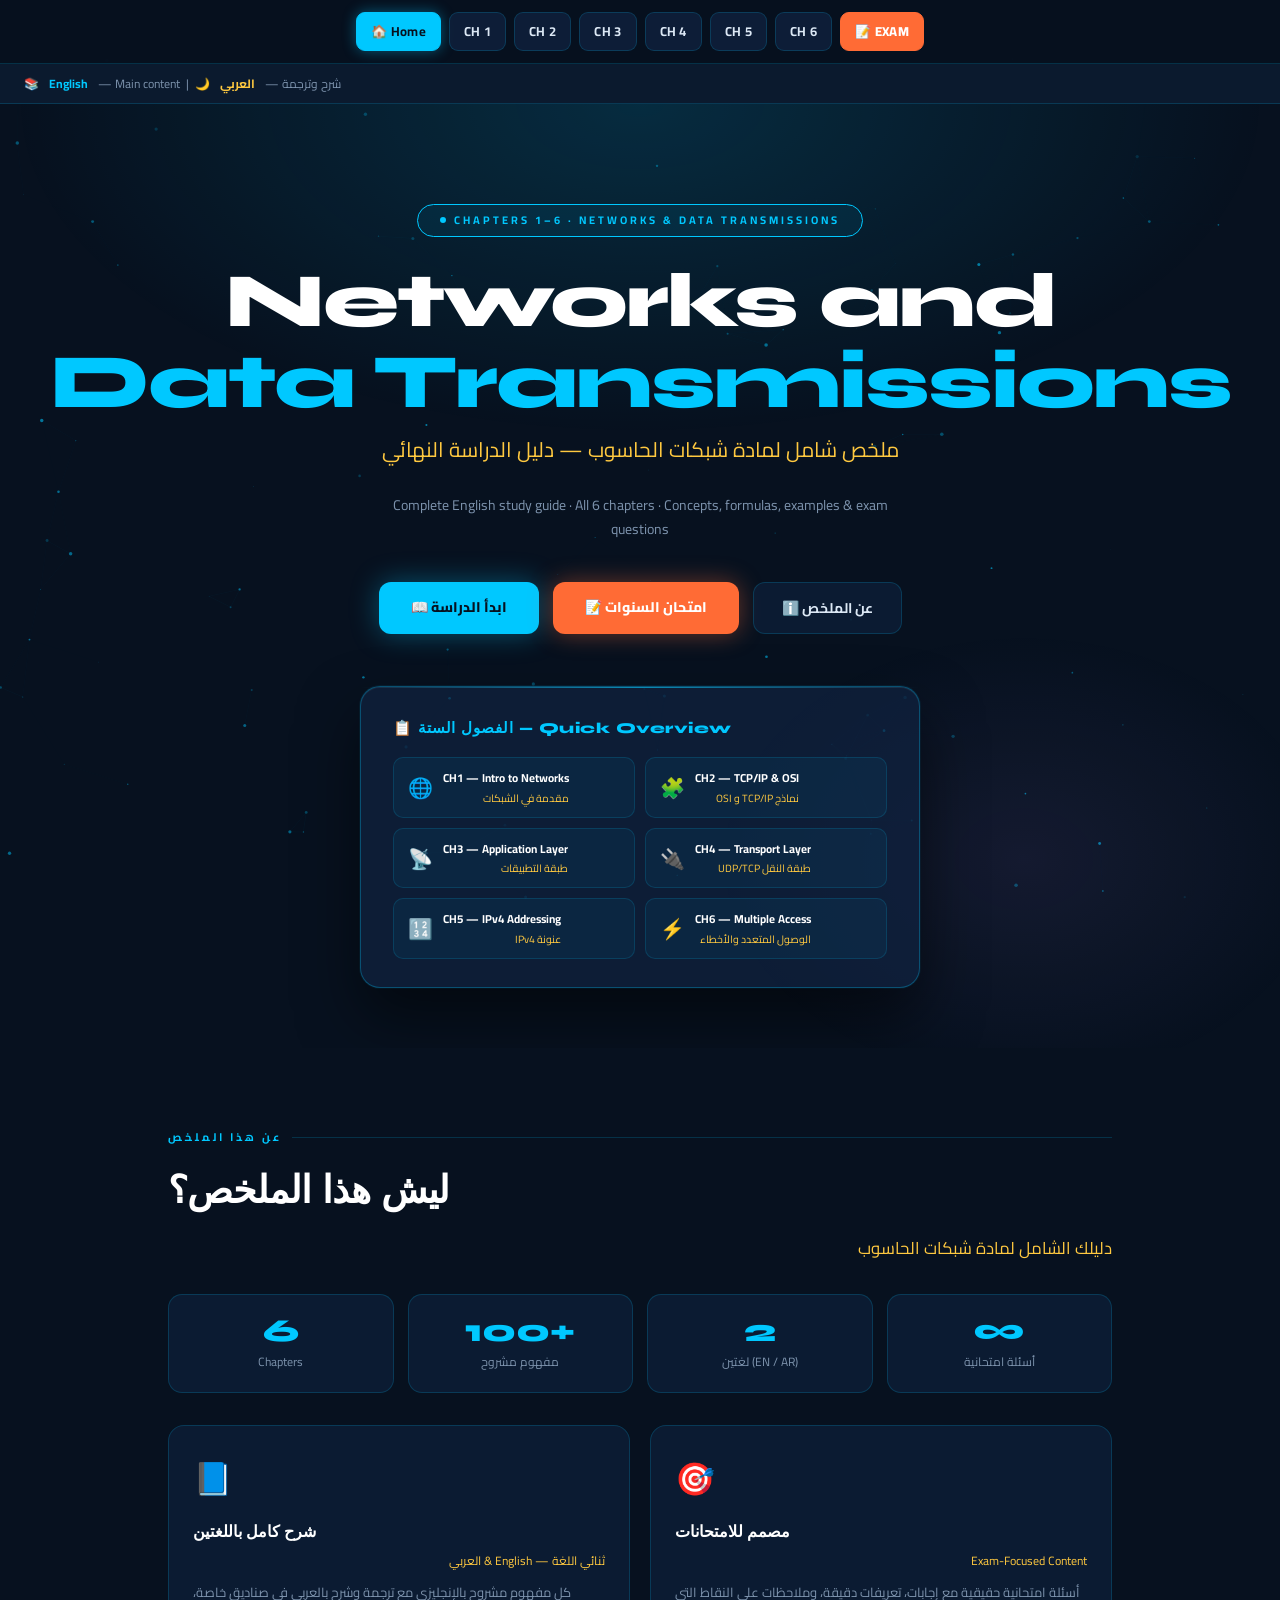
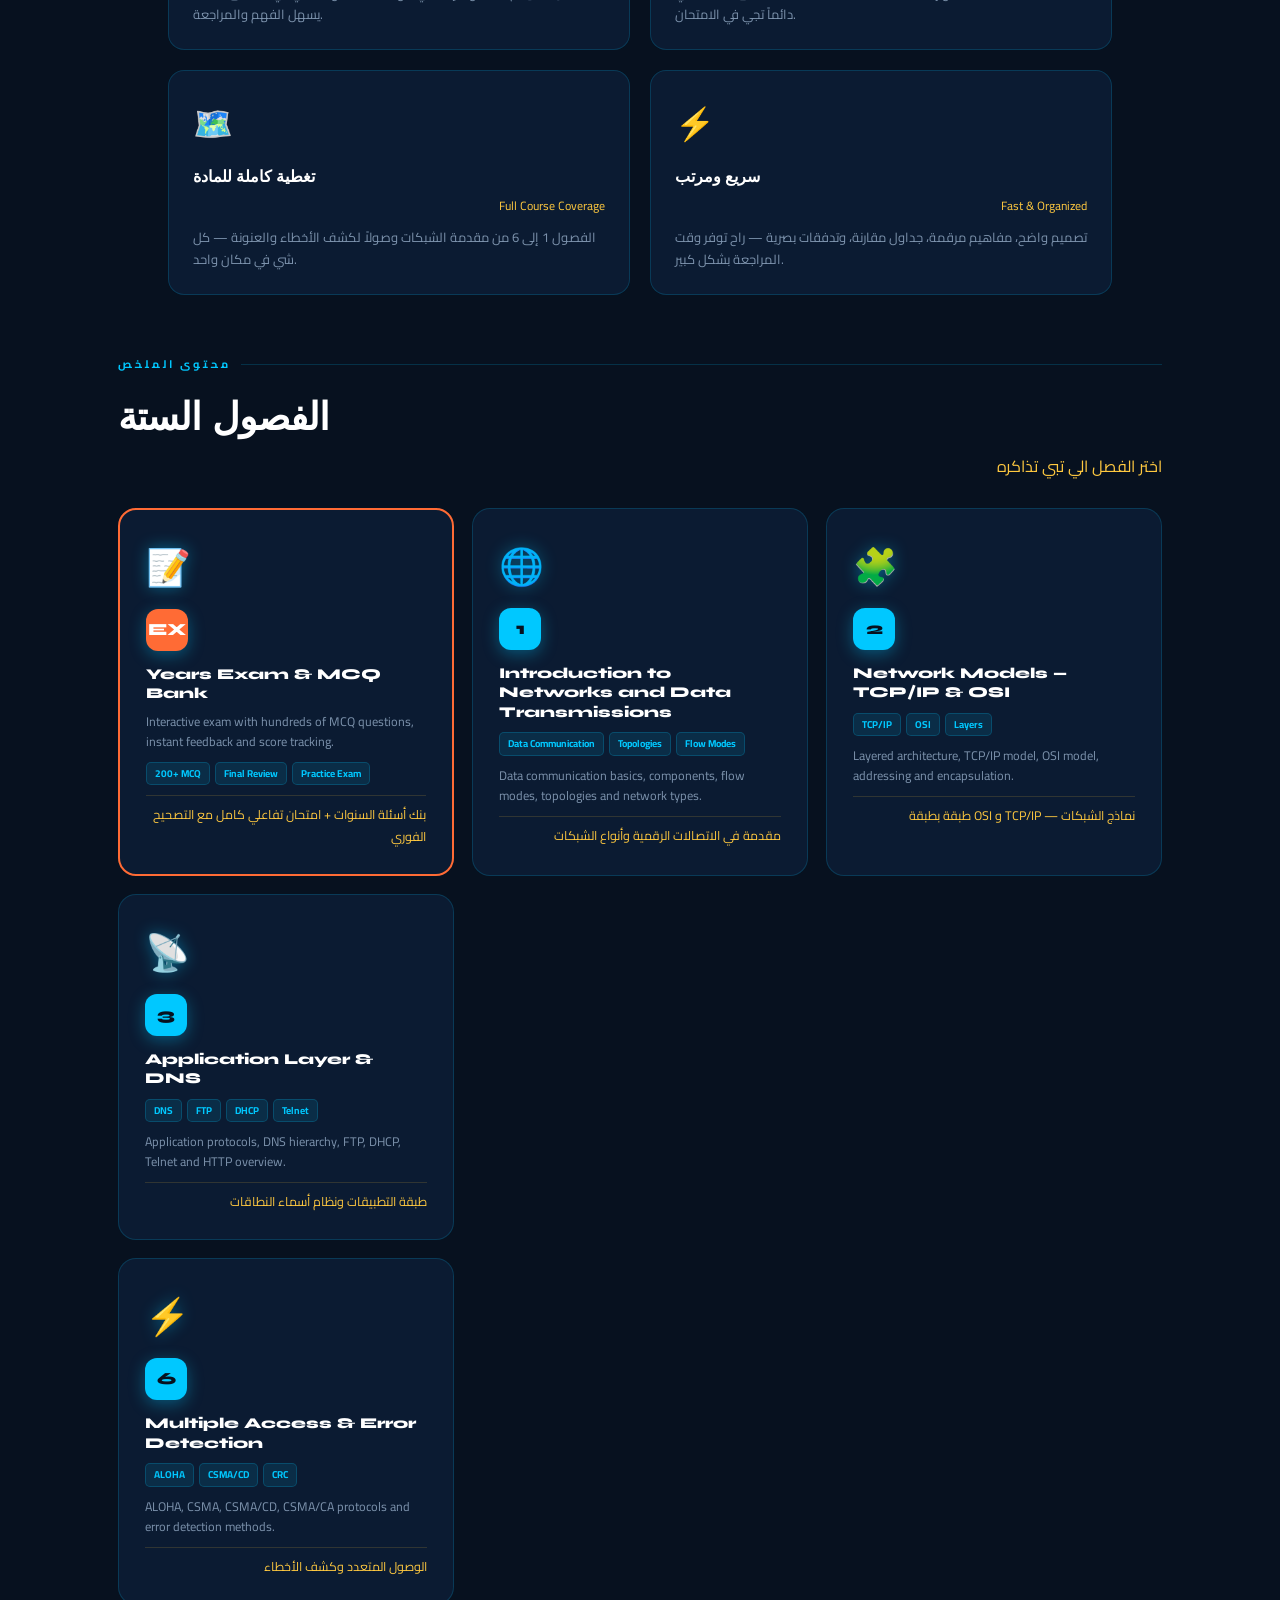
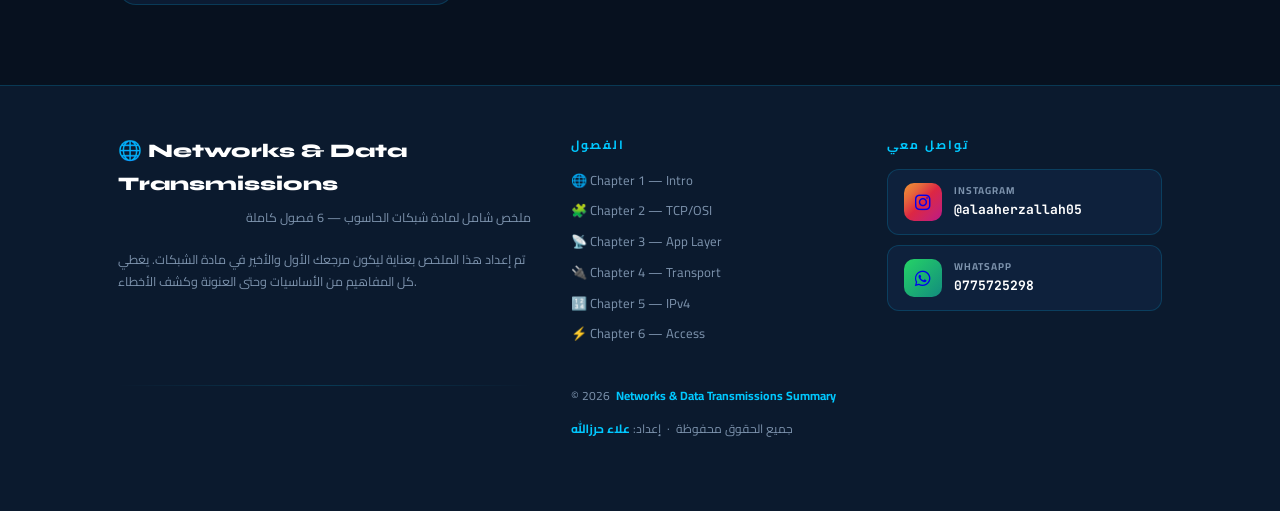
==== index.html @ 61799ba4 "Add files via upload" ====
<!DOCTYPE html>
<html lang="ar">

<head>
  <meta charset="UTF-8">
  <meta name="viewport" content="width=device-width, initial-scale=1.0">
  <title>Networks and Data Transmissions — Home</title>
  <link
    href="https://fonts.googleapis.com/css2?family=Cairo:wght@300;400;600;700;900&family=Syne:wght@700;800&family=JetBrains+Mono:wght@400;600&display=swap"
    rel="stylesheet">
  <link rel="stylesheet" href="https://cdnjs.cloudflare.com/ajax/libs/font-awesome/6.0.0-beta3/css/all.min.css">
  <style>
    :root {
      --navy: #07111f;
      --deep: #0b1a2e;
      --mid-blue: #102340;
      --card-bg: rgba(16, 35, 64, .6);
      --border: rgba(0, 200, 255, .18);
      --accent: #00c8ff;
      --accent2: #ff6b35;
      --gold: #ffc940;
      --green: #3effa0;
      --red: #ff5f6d;
      --purple: #b48aff;
      --text: #dce8f5;
      --muted: #7d93ad;
    }

    * {
      margin: 0;
      padding: 0;
      box-sizing: border-box;
    }

    body {
      font-family: Cairo, sans-serif;
      background: var(--navy);
      color: var(--text);
      line-height: 1.75;
      overflow-x: hidden;
    }

    /* ── CANVAS BG ── */
    #bg-canvas {
      position: fixed;
      inset: 0;
      z-index: 0;
      pointer-events: none;
    }

    /* ── TOP NAV ── */
    .top-nav {
      position: sticky;
      top: 0;
      z-index: 999;
      background: rgba(7, 17, 31, .92);
      backdrop-filter: blur(14px);
      border-bottom: 1px solid var(--border);
      padding: 12px 20px;
      display: flex;
      gap: 8px;
      justify-content: center;
      flex-wrap: wrap;
    }

    .top-nav a {
      text-decoration: none;
      color: var(--text);
      border: 1px solid var(--border);
      background: rgba(16, 35, 64, .75);
      padding: 7px 14px;
      border-radius: 9px;
      font-size: 13px;
      font-weight: 700;
      transition: .25s;
      letter-spacing: .3px;
    }

    .top-nav a:hover,
    .top-nav a.active {
      color: var(--navy);
      background: var(--accent);
      border-color: var(--accent);
      box-shadow: 0 0 14px rgba(0, 200, 255, .4);
    }

    /* ── HERO ── */
    .hero {
      position: relative;
      z-index: 1;
      min-height: 100vh;
      display: flex;
      flex-direction: column;
      align-items: center;
      justify-content: center;
      text-align: center;
      padding: 100px 40px 60px;
      overflow: hidden;
    }

    .hero::before {
      content: '';
      position: absolute;
      inset: 0;
      background:
        radial-gradient(ellipse 70% 50% at 50% 0%, rgba(0, 200, 255, .15) 0%, transparent 70%),
        radial-gradient(ellipse 40% 40% at 80% 80%, rgba(180, 138, 255, .08) 0%, transparent 60%);
      pointer-events: none;
    }

    .hero-badge {
      display: inline-flex;
      align-items: center;
      gap: 8px;
      border: 1px solid var(--accent);
      color: var(--accent);
      font-size: 11px;
      font-weight: 700;
      letter-spacing: 3px;
      padding: 6px 22px;
      border-radius: 30px;
      margin-bottom: 24px;
      text-transform: uppercase;
      background: rgba(0, 200, 255, .07);
      animation: fadeDown .8s ease both;
    }

    .hero-badge .dot {
      width: 6px;
      height: 6px;
      background: var(--accent);
      border-radius: 50%;
      animation: pulse 2s infinite;
    }

    @keyframes pulse {

      0%,
      100% {
        opacity: 1;
        transform: scale(1);
      }

      50% {
        opacity: .4;
        transform: scale(1.4);
      }
    }

    .hero h1 {
      font-family: Syne, sans-serif;
      font-size: clamp(2.4rem, 6vw, 4.8rem);
      font-weight: 800;
      color: #fff;
      letter-spacing: -2px;
      line-height: 1.05;
      margin-bottom: 10px;
      animation: fadeDown .9s ease .1s both;
    }

    .hero h1 span {
      color: var(--accent);
    }

    .hero .ar-title {
      font-size: clamp(1rem, 2.5vw, 1.3rem);
      color: var(--gold);
      margin-bottom: 24px;
      direction: rtl;
      animation: fadeDown 1s ease .2s both;
    }

    .hero-sub {
      color: var(--muted);
      font-size: 14px;
      max-width: 540px;
      margin: 0 auto 40px;
      animation: fadeDown 1s ease .3s both;
    }

    .hero-cta {
      display: flex;
      gap: 14px;
      flex-wrap: wrap;
      justify-content: center;
      animation: fadeDown 1s ease .4s both;
    }

    .btn-primary {
      text-decoration: none;
      background: var(--accent);
      color: var(--navy);
      font-weight: 800;
      padding: 13px 32px;
      border-radius: 12px;
      font-size: 14px;
      transition: .25s;
      box-shadow: 0 0 28px rgba(0, 200, 255, .35);
    }

    .btn-primary:hover {
      transform: translateY(-3px);
      box-shadow: 0 6px 36px rgba(0, 200, 255, .55);
    }

    .btn-outline {
      text-decoration: none;
      border: 1px solid var(--border);
      color: var(--text);
      font-weight: 700;
      padding: 13px 28px;
      border-radius: 12px;
      font-size: 14px;
      transition: .25s;
      background: rgba(16, 35, 64, .6);
    }

    .btn-outline:hover {
      border-color: var(--accent);
      color: var(--accent);
    }

    /* 3D FLOATING CARD */
    .hero-3d-wrap {
      perspective: 1000px;
      margin-top: 52px;
      animation: fadeUp 1.2s ease .5s both;
    }

    .hero-3d-card {
      width: min(560px, 90vw);
      background: rgba(16, 35, 64, .7);
      border: 1px solid rgba(0, 200, 255, .3);
      border-radius: 20px;
      padding: 28px 32px;
      backdrop-filter: blur(16px);
      transform-style: preserve-3d;
      transition: transform .1s;
      box-shadow:
        0 30px 60px rgba(0, 0, 0, .5),
        inset 0 1px 0 rgba(255, 255, 255, .06),
        0 0 0 1px rgba(0, 200, 255, .08);
    }

    .hero-3d-card::before {
      content: '';
      position: absolute;
      top: 0;
      left: 0;
      right: 0;
      height: 1px;
      background: linear-gradient(90deg, transparent, rgba(0, 200, 255, .6), transparent);
      border-radius: 20px 20px 0 0;
    }

    .card-inner-title {
      font-family: Syne, sans-serif;
      font-size: 15px;
      font-weight: 800;
      color: var(--accent);
      margin-bottom: 16px;
      letter-spacing: .5px;
      display: flex;
      align-items: center;
      gap: 8px;
    }

    .mini-chapters {
      display: grid;
      grid-template-columns: 1fr 1fr;
      gap: 10px;
    }

    .mini-ch {
      background: rgba(0, 200, 255, .06);
      border: 1px solid rgba(0, 200, 255, .15);
      border-radius: 10px;
      padding: 10px 14px;
      display: flex;
      align-items: center;
      gap: 10px;
      transition: .2s;
    }

    .mini-ch:hover {
      background: rgba(0, 200, 255, .12);
      border-color: var(--accent);
      transform: scale(1.02);
    }

    .mini-ch .ico {
      font-size: 20px;
      flex-shrink: 0;
    }

    .mini-ch .info .en {
      font-size: 11.5px;
      font-weight: 700;
      color: #fff;
    }

    .mini-ch .info .ar {
      font-size: 10.5px;
      color: var(--gold);
      direction: rtl;
      text-align: right;
    }

    /* ── ABOUT SECTION ── */
    .about-section {
      position: relative;
      z-index: 1;
      max-width: 1000px;
      margin: 0 auto;
      padding: 80px 28px 0;
    }

    .section-label {
      font-size: 11px;
      font-weight: 700;
      color: var(--accent);
      letter-spacing: 3px;
      text-transform: uppercase;
      margin-bottom: 10px;
      display: flex;
      align-items: center;
      gap: 10px;
    }

    .section-label::after {
      content: '';
      flex: 1;
      height: 1px;
      background: var(--border);
    }

    .about-section h2 {
      font-family: Syne, sans-serif;
      font-size: clamp(1.6rem, 3.5vw, 2.4rem);
      font-weight: 800;
      color: #fff;
      margin-bottom: 10px;
      letter-spacing: -1px;
    }

    .about-section .subtitle-ar {
      font-size: 1.05rem;
      color: var(--gold);
      direction: rtl;
      margin-bottom: 30px;
    }

    .about-grid {
      display: grid;
      grid-template-columns: 1fr 1fr;
      gap: 20px;
      margin-bottom: 32px;
    }

    .about-card {
      background: var(--card-bg);
      border: 1px solid var(--border);
      border-radius: 16px;
      padding: 24px;
      backdrop-filter: blur(6px);
      transition: .3s;
      position: relative;
      overflow: hidden;
    }

    .about-card::before {
      content: '';
      position: absolute;
      top: 0;
      left: 0;
      right: 0;
      height: 3px;
      background: linear-gradient(90deg, var(--accent), var(--purple));
      border-radius: 16px 16px 0 0;
      opacity: 0;
      transition: .3s;
    }

    .about-card:hover {
      border-color: var(--accent);
      transform: translateY(-4px);
      box-shadow: 0 12px 32px rgba(0, 200, 255, .1);
    }

    .about-card:hover::before {
      opacity: 1;
    }

    .about-card .card-icon {
      font-size: 32px;
      margin-bottom: 12px;
      display: block;
    }

    .about-card h3 {
      font-family: Syne, sans-serif;
      font-size: 1rem;
      color: #fff;
      margin-bottom: 4px;
    }

    .about-card .ar-label {
      font-size: 12px;
      color: var(--gold);
      direction: rtl;
      margin-bottom: 10px;
    }

    .about-card p {
      font-size: 13px;
      color: var(--muted);
      line-height: 1.7;
    }

    .stats-row {
      display: grid;
      grid-template-columns: repeat(4, 1fr);
      gap: 14px;
      margin-bottom: 32px;
    }

    .stat-box {
      background: var(--card-bg);
      border: 1px solid var(--border);
      border-radius: 14px;
      padding: 20px 16px;
      text-align: center;
      transition: .25s;
    }

    .stat-box:hover {
      border-color: var(--accent);
      box-shadow: 0 8px 24px rgba(0, 200, 255, .1);
    }

    .stat-box .number {
      font-family: Syne, sans-serif;
      font-size: 2rem;
      font-weight: 800;
      color: var(--accent);
      line-height: 1;
      margin-bottom: 4px;
    }

    .stat-box .label {
      font-size: 12px;
      color: var(--muted);
    }

    /* ── CHAPTERS GRID ── */
    .chapters-section {
      position: relative;
      z-index: 1;
      max-width: 1100px;
      margin: 60px auto 0;
      padding: 0 28px;
    }

    .home-grid {
      display: grid;
      grid-template-columns: repeat(3, 1fr);
      gap: 18px;
      margin-top: 28px;
    }

    .home-card {
      text-decoration: none;
      color: var(--text);
      background: var(--card-bg);
      border: 1px solid var(--border);
      border-radius: 18px;
      padding: 26px;
      transition: .3s;
      display: block;
      position: relative;
      overflow: hidden;
      transform-style: preserve-3d;
    }

    .home-card::after {
      content: '';
      position: absolute;
      inset: 0;
      background: linear-gradient(135deg, rgba(0, 200, 255, .05), transparent);
      opacity: 0;
      transition: .3s;
    }

    .home-card:hover {
      transform: translateY(-8px) rotateX(3deg);
      border-color: var(--accent);
      box-shadow:
        0 20px 48px rgba(0, 200, 255, .15),
        inset 0 1px 0 rgba(0, 200, 255, .1);
    }

    .home-card:hover::after {
      opacity: 1;
    }

    .home-card .ch-icon {
      font-size: 36px;
      margin-bottom: 10px;
      display: block;
      filter: drop-shadow(0 0 8px rgba(0, 200, 255, .4));
    }

    .home-card .num-badge {
      display: inline-flex;
      align-items: center;
      justify-content: center;
      width: 42px;
      height: 42px;
      background: var(--accent);
      color: var(--navy);
      border-radius: 12px;
      font-weight: 900;
      font-size: 17px;
      margin-bottom: 14px;
      font-family: Syne, sans-serif;
      box-shadow: 0 4px 16px rgba(0, 200, 255, .35);
    }

    .home-card h2 {
      font-family: Syne, sans-serif;
      font-size: 15px;
      font-weight: 800;
      color: #fff;
      margin-bottom: 8px;
      line-height: 1.3;
    }

    .home-card p {
      font-size: 12.5px;
      color: var(--muted);
      line-height: 1.6;
      margin-bottom: 10px;
    }

    .home-card .ar {
      font-size: 12.5px;
      color: var(--gold);
      direction: rtl;
      text-align: right;
      padding-top: 8px;
      border-top: 1px solid rgba(255, 201, 64, .15);
    }

    .home-card .topics {
      display: flex;
      flex-wrap: wrap;
      gap: 5px;
      margin: 10px 0;
    }

    .topic-tag {
      background: rgba(0, 200, 255, .1);
      border: 1px solid rgba(0, 200, 255, .2);
      color: var(--accent);
      font-size: 10px;
      font-weight: 700;
      padding: 2px 8px;
      border-radius: 5px;
    }

    /* ── FOOTER ── */
    footer {
      position: relative;
      z-index: 1;
      margin-top: 80px;
      background: var(--deep);
      border-top: 1px solid var(--border);
    }

    .footer-inner {
      max-width: 1100px;
      margin: 0 auto;
      padding: 48px 28px 32px;
    }

    .footer-top {
      display: grid;
      grid-template-columns: 1.5fr 1fr 1fr;
      gap: 40px;
      margin-bottom: 40px;
    }

    .footer-brand h3 {
      font-family: Syne, sans-serif;
      font-size: 1.2rem;
      font-weight: 800;
      color: #fff;
      margin-bottom: 6px;
    }

    .footer-brand .tagline {
      font-size: 12.5px;
      color: var(--muted);
      margin-bottom: 20px;
      direction: rtl;
    }

    .footer-col h4 {
      font-size: 12px;
      font-weight: 700;
      color: var(--accent);
      letter-spacing: 2px;
      text-transform: uppercase;
      margin-bottom: 14px;
    }

    .footer-col ul {
      list-style: none;
      display: flex;
      flex-direction: column;
      gap: 8px;
    }

    .footer-col ul li a {
      text-decoration: none;
      color: var(--muted);
      font-size: 13px;
      transition: .2s;
      display: flex;
      align-items: center;
      gap: 6px;
    }

    .footer-col ul li a:hover {
      color: var(--accent);
    }

    /* Social contact cards */
    .contact-cards {
      display: flex;
      flex-direction: column;
      gap: 10px;
    }

    .contact-card {
      display: flex;
      align-items: center;
      gap: 12px;
      background: rgba(16, 35, 64, .8);
      border: 1px solid var(--border);
      border-radius: 12px;
      padding: 12px 16px;
      text-decoration: none;
      transition: .25s;
    }

    .contact-card:hover {
      border-color: var(--accent);
      transform: translateX(-4px);
      box-shadow: 0 4px 16px rgba(0, 200, 255, .1);
    }

    .contact-card .c-icon {
      width: 38px;
      height: 38px;
      border-radius: 10px;
      display: flex;
      align-items: center;
      justify-content: center;
      font-size: 18px;
      flex-shrink: 0;
    }

    .contact-card.instagram .c-icon {
      background: linear-gradient(135deg, #f09433, #e6683c, #dc2743, #cc2366, #bc1888);
    }

    .contact-card.whatsapp .c-icon {
      background: linear-gradient(135deg, #25d366, #128c7e);
    }

    .contact-card .c-info .c-label {
      font-size: 10px;
      color: var(--muted);
      text-transform: uppercase;
      letter-spacing: 1px;
      font-weight: 700;
    }

    .contact-card .c-info .c-value {
      font-size: 13px;
      color: #fff;
      font-weight: 700;
      font-family: JetBrains Mono, monospace;
    }

    .footer-divider {
      height: 1px;
      background: linear-gradient(90deg, transparent, var(--border), transparent);
      margin-bottom: 24px;
    }

    .footer-bottom {
      display: flex;
      align-items: center;
      justify-content: space-between;
      flex-wrap: wrap;
      gap: 12px;
    }

    .footer-bottom .copy {
      font-size: 12px;
      color: var(--muted);
    }

    .footer-bottom .copy strong {
      color: var(--accent);
    }

    .footer-bottom .rights {
      font-size: 12px;
      color: var(--muted);
      direction: rtl;
    }

    /* ── LANG BAR ── */
    .lang-bar {
      position: relative;
      z-index: 1;
      background: var(--deep);
      border-bottom: 1px solid var(--border);
      padding: 9px 24px;
      display: flex;
      align-items: center;
      gap: 10px;
      font-size: 12px;
      color: var(--muted);
    }

    /* ── ANIMATIONS ── */
    @keyframes fadeDown {
      from {
        opacity: 0;
        transform: translateY(-20px);
      }

      to {
        opacity: 1;
        transform: translateY(0);
      }
    }

    @keyframes fadeUp {
      from {
        opacity: 0;
        transform: translateY(30px);
      }

      to {
        opacity: 1;
        transform: translateY(0);
      }
    }

    .reveal {
      opacity: 0;
      transform: translateY(30px);
      transition: opacity .7s ease, transform .7s ease;
    }

    .reveal.visible {
      opacity: 1;
      transform: translateY(0);
    }

    /* ── RESPONSIVE ── */
    @media (max-width: 780px) {
      .home-grid {
        grid-template-columns: 1fr;
      }

      .about-grid {
        grid-template-columns: 1fr;
      }

      .stats-row {
        grid-template-columns: 1fr 1fr;
      }

      .footer-top {
        grid-template-columns: 1fr;
        gap: 28px;
      }

      .footer-bottom {
        flex-direction: column;
        text-align: center;
      }

      .mini-chapters {
        grid-template-columns: 1fr;
      }

      .hero {
        padding-top: 80px;
      }
    }

    @media (max-width: 640px) {
      .home-grid {
        grid-template-columns: 1fr;
      }

      .stats-row {
        grid-template-columns: 1fr 1fr;
      }
    }
  </style>
</head>

<body>

  <!-- Animated particle canvas -->
  <canvas id="bg-canvas"></canvas>

  <!-- Navigation -->
  <nav class="top-nav">
    <a href="index.html" class="active">🏠 Home</a>
    <a href="chapter1.html">CH 1</a>
    <a href="chapter2.html">CH 2</a>
    <a href="chapter3.html">CH 3</a>
    <a href="chapter4.html">CH 4</a>
    <a href="chapter5.html">CH 5</a>
    <a href="chapter6.html">CH 6</a>

    <a href="exam.html" style="background:#ff6b35;border-color:#ff6b35;color:white;font-weight:800">
      📝 EXAM
    </a>
  </nav>
  <!-- Language bar -->
  <div class="lang-bar">📚 <strong style="color:var(--accent)">English</strong> — Main content &nbsp;|&nbsp; 🌙 <strong
      style="color:var(--gold)">العربي</strong> — شرح وترجمة</div>

  <!-- HERO -->
  <section class="hero">
    <div class="hero-badge">
      <span class="dot"></span>
      Chapters 1–6 &middot; Networks & Data Transmissions
    </div>
    <h1>Networks and<br><span>Data Transmissions</span></h1>
    <div class="ar-title">ملخص شامل لمادة شبكات الحاسوب — دليل الدراسة النهائي</div>
    <p class="hero-sub">Complete English study guide &middot; All 6 chapters &middot; Concepts, formulas, examples &
      exam questions</p>

    <div class="hero-cta">
      <a href="#chapters" class="btn-primary">📖 ابدأ الدراسة</a>

      <a href="exam.html" class="btn-primary"
        style="background:#ff6b35;color:#fff;box-shadow:0 0 25px rgba(255,107,53,.4)">
        📝 امتحان السنوات
      </a>

      <a href="#about" class="btn-outline">ℹ️ عن الملخص</a>
    </div>
    <!-- 3D Card -->
    <div class="hero-3d-wrap" id="card3d">
      <div class="hero-3d-card" id="tiltCard">
        <div class="card-inner-title">📋 الفصول الستة — Quick Overview</div>
        <div class="mini-chapters">
          <div class="mini-ch">
            <span class="ico">🌐</span>
            <div class="info">
              <div class="en">CH1 — Intro to Networks</div>
              <div class="ar">مقدمة في الشبكات</div>
            </div>
          </div>
          <div class="mini-ch">
            <span class="ico">🧩</span>
            <div class="info">
              <div class="en">CH2 — TCP/IP & OSI</div>
              <div class="ar">نماذج TCP/IP و OSI</div>
            </div>
          </div>
          <div class="mini-ch">
            <span class="ico">📡</span>
            <div class="info">
              <div class="en">CH3 — Application Layer</div>
              <div class="ar">طبقة التطبيقات</div>
            </div>
          </div>
          <div class="mini-ch">
            <span class="ico">🔌</span>
            <div class="info">
              <div class="en">CH4 — Transport Layer</div>
              <div class="ar">طبقة النقل UDP/TCP</div>
            </div>
          </div>
          <div class="mini-ch">
            <span class="ico">🔢</span>
            <div class="info">
              <div class="en">CH5 — IPv4 Addressing</div>
              <div class="ar">عنونة IPv4</div>
            </div>
          </div>
          <div class="mini-ch">
            <span class="ico">⚡</span>
            <div class="info">
              <div class="en">CH6 — Multiple Access</div>
              <div class="ar">الوصول المتعدد والأخطاء</div>
            </div>
          </div>
        </div>
      </div>
    </div>
  </section>

  <!-- ABOUT SECTION -->
  <section class="about-section" id="about">
    <div class="section-label reveal">عن هذا الملخص</div>
    <h2 class="reveal">ليش هذا الملخص؟</h2>
    <div class="subtitle-ar reveal">دليلك الشامل لمادة شبكات الحاسوب</div>

    <div class="stats-row reveal">
      <div class="stat-box">
        <div class="number">6</div>
        <div class="label">Chapters</div>
      </div>
      <div class="stat-box">
        <div class="number">100+</div>
        <div class="label">مفهوم مشروح</div>
      </div>
      <div class="stat-box">
        <div class="number">2</div>
        <div class="label">لغتين (EN / AR)</div>
      </div>
      <div class="stat-box">
        <div class="number">∞</div>
        <div class="label">أسئلة امتحانية</div>
      </div>
    </div>

    <div class="about-grid reveal">
      <div class="about-card">
        <span class="card-icon">📘</span>
        <h3>شرح كامل باللغتين</h3>
        <div class="ar-label">ثنائي اللغة — English & العربي</div>
        <p>كل مفهوم مشروح بالإنجليزي مع ترجمة وشرح بالعربي في صناديق خاصة، يسهل الفهم والمراجعة.</p>
      </div>
      <div class="about-card">
        <span class="card-icon">🎯</span>
        <h3>مصمم للامتحانات</h3>
        <div class="ar-label">Exam-Focused Content</div>
        <p>أسئلة امتحانية حقيقية مع إجابات، تعريفات دقيقة، وملاحظات على النقاط التي دائماً تجي في الامتحان.</p>
      </div>
      <div class="about-card">
        <span class="card-icon">🗺️</span>
        <h3>تغطية كاملة للمادة</h3>
        <div class="ar-label">Full Course Coverage</div>
        <p>الفصول 1 إلى 6 من مقدمة الشبكات وصولاً لكشف الأخطاء والعنونة — كل شي في مكان واحد.</p>
      </div>
      <div class="about-card">
        <span class="card-icon">⚡</span>
        <h3>سريع ومرتب</h3>
        <div class="ar-label">Fast & Organized</div>
        <p>تصميم واضح، مفاهيم مرقمة، جداول مقارنة، وتدفقات بصرية — راح توفر وقت المراجعة بشكل كبير.</p>
      </div>
    </div>
  </section>

  <!-- CHAPTERS GRID -->
  <section class="chapters-section" id="chapters">
    <div class="section-label reveal">محتوى الملخص</div>
    <h2 class="reveal"
      style="font-family:Syne,sans-serif;font-size:clamp(1.6rem,3.5vw,2.4rem);font-weight:800;color:#fff;letter-spacing:-1px;">
      الفصول الستة</h2>
    <div style="font-size:1rem;color:var(--gold);direction:rtl;margin-bottom:4px;" class="reveal">اختر الفصل الي تبي
      تذاكره</div>

    <div class="home-grid">
      <a href="exam.html" class="home-card" style="border:2px solid #ff6b35">
        <span class="ch-icon">📝</span>
        <div class="num-badge" style="background:#ff6b35;color:white">
          EX
        </div>

        <h2>Years Exam & MCQ Bank</h2>

        <p>
          Interactive exam with hundreds of MCQ questions,
          instant feedback and score tracking.
        </p>

        <div class="topics">
          <span class="topic-tag">200+ MCQ</span>
          <span class="topic-tag">Final Review</span>
          <span class="topic-tag">Practice Exam</span>
        </div>

        <div class="ar">
          بنك أسئلة السنوات + امتحان تفاعلي كامل مع التصحيح الفوري
        </div>
      </a>
      <a class="home-card reveal" href="chapter1.html">
        <span class="ch-icon">🌐</span>
        <div class="num-badge">1</div>
        <h2>Introduction to Networks and Data Transmissions</h2>
        <div class="topics">
          <span class="topic-tag">Data Communication</span>
          <span class="topic-tag">Topologies</span>
          <span class="topic-tag">Flow Modes</span>
        </div>
        <p>Data communication basics, components, flow modes, topologies and network types.</p>
        <div class="ar">مقدمة في الاتصالات الرقمية وأنواع الشبكات</div>
      </a>

      <a class="home-card reveal" href="chapter2.html">
        <span class="ch-icon">🧩</span>
        <div class="num-badge">2</div>
        <h2>Network Models — TCP/IP & OSI</h2>
        <div class="topics">
          <span class="topic-tag">TCP/IP</span>
          <span class="topic-tag">OSI</span>
          <span class="topic-tag">Layers</span>
        </div>
        <p>Layered architecture, TCP/IP model, OSI model, addressing and encapsulation.</p>
        <div class="ar">نماذج الشبكات — TCP/IP و OSI طبقة بطبقة</div>
      </a>

      <a class="home-card reveal" href="chapter3.html">
        <span class="ch-icon">📡</span>
        <div class="num-badge">3</div>
        <h2>Application Layer & DNS</h2>
        <div class="topics">
          <span class="topic-tag">DNS</span>
          <span class="topic-tag">FTP</span>
          <span class="topic-tag">DHCP</span>
          <span class="topic-tag">Telnet</span>
        </div>
        <p>Application protocols, DNS hierarchy, FTP, DHCP, Telnet and HTTP overview.</p>
        <div class="ar">طبقة التطبيقات ونظام أسماء النطاقات</div>
      </a>

      <a class="home-card reveal" href="chapter4.html">
        <span class="ch-icon">🔌</span>
        <div class="num-badge">4</div>
        <h2>Transport Layer: UDP & TCP</h2>
        <div class="topics">
          <span class="topic-tag">UDP</span>
          <span class="topic-tag">TCP</span>
          <span class="topic-tag">Handshake</span>
          <span class="topic-tag">Ports</span>
        </div>
        <p>Ports, sockets, UDP characteristics, TCP 3-way handshake and control flags.</p>
        <div class="ar">طبقة النقل: UDP و TCP ومقارنة بينهما</div>
      </a>

      <a class="home-card reveal" href="chapter5.html">
        <span class="ch-icon">🔢</span>
        <div class="num-badge">5</div>
        <h2>IPv4 Addressing</h2>
        <div class="topics">
          <span class="topic-tag">CIDR</span>
          <span class="topic-tag">Subnetting</span>
          <span class="topic-tag">Classful</span>
        </div>
        <p>Classful addressing, classless CIDR, subnetting examples and calculations.</p>
        <div class="ar">عنونة IPv4 والتقسيم إلى شبكات فرعية</div>
      </a>

      <a class="home-card reveal" href="chapter6.html">
        <span class="ch-icon">⚡</span>
        <div class="num-badge">6</div>
        <h2>Multiple Access & Error Detection</h2>
        <div class="topics">
          <span class="topic-tag">ALOHA</span>
          <span class="topic-tag">CSMA/CD</span>
          <span class="topic-tag">CRC</span>
        </div>
        <p>ALOHA, CSMA, CSMA/CD, CSMA/CA protocols and error detection methods.</p>
        <div class="ar">الوصول المتعدد وكشف الأخطاء</div>
      </a>
    </div>
  </section>

  <!-- FOOTER -->
  <footer>
    <div class="footer-inner">
      <div class="footer-top">
        <!-- Brand -->
        <div class="footer-brand">
          <h3>🌐 Networks & Data Transmissions</h3>
          <p class="tagline">ملخص شامل لمادة شبكات الحاسوب — 6 فصول كاملة</p>
          <p style="font-size:12.5px;color:var(--muted);line-height:1.8;">
            تم إعداد هذا الملخص بعناية ليكون مرجعك الأول والأخير في مادة الشبكات.
            يغطي كل المفاهيم من الأساسيات وحتى العنونة وكشف الأخطاء.
          </p>
        </div>

        <!-- Chapters quick links -->
        <div class="footer-col">
          <h4>الفصول</h4>
          <ul>
            <li><a href="chapter1.html">🌐 Chapter 1 — Intro</a></li>
            <li><a href="chapter2.html">🧩 Chapter 2 — TCP/OSI</a></li>
            <li><a href="chapter3.html">📡 Chapter 3 — App Layer</a></li>
            <li><a href="chapter4.html">🔌 Chapter 4 — Transport</a></li>
            <li><a href="chapter5.html">🔢 Chapter 5 — IPv4</a></li>
            <li><a href="chapter6.html">⚡ Chapter 6 — Access</a></li>
          </ul>
        </div>

        <!-- Contact -->
        <div class="footer-col">
          <h4>تواصل معي</h4>

          <div class="contact-cards">

            <a href="https://www.instagram.com/alaaherzallah05" target="_blank" class="contact-card instagram">
              <div class="c-icon">
                <i class="fab fa-instagram"></i>
              </div>
              <div class="c-info">
                <div class="c-label">Instagram</div>
                <div class="c-value">@alaaherzallah05</div>
              </div>
            </a>

            <a href="https://wa.me/962775725298" target="_blank" class="contact-card whatsapp">
              <div class="c-icon">
                <i class="fab fa-whatsapp"></i>
              </div>
              <div class="c-info">
                <div class="c-label">WhatsApp</div>
                <div class="c-value">0775725298</div>
              </div>
            </a>

          </div>
        </div>

        <div class="footer-divider"></div>

        <div class="footer-bottom">
          <div class="copy">
            © 2026 &nbsp;<strong>Networks & Data Transmissions Summary</strong>
          </div>
          <div class="rights">
            جميع الحقوق محفوظة &nbsp;·&nbsp; إعداد: <strong style="color:var(--accent)">علاء حرزالله</strong>
          </div>
        </div>
      </div>
  </footer>

  <script>
    // ── Particle Canvas ──
    const canvas = document.getElementById('bg-canvas');
    const ctx = canvas.getContext('2d');
    let W, H, particles = [];

    function resize() {
      W = canvas.width = window.innerWidth;
      H = canvas.height = window.innerHeight;
    }

    function makeParticle() {
      return {
        x: Math.random() * W,
        y: Math.random() * H,
        r: Math.random() * 1.5 + 0.3,
        vx: (Math.random() - 0.5) * 0.3,
        vy: (Math.random() - 0.5) * 0.3,
        o: Math.random() * 0.5 + 0.1,
      };
    }

    function initParticles() {
      particles = Array.from({ length: 120 }, makeParticle);
    }

    function drawParticles() {
      ctx.clearRect(0, 0, W, H);
      particles.forEach(p => {
        ctx.beginPath();
        ctx.arc(p.x, p.y, p.r, 0, Math.PI * 2);
        ctx.fillStyle = `rgba(0,200,255,${p.o})`;
        ctx.fill();
        p.x += p.vx; p.y += p.vy;
        if (p.x < 0 || p.x > W) p.vx *= -1;
        if (p.y < 0 || p.y > H) p.vy *= -1;
      });

      // Draw connections
      for (let i = 0; i < particles.length; i++) {
        for (let j = i + 1; j < particles.length; j++) {
          const dx = particles[i].x - particles[j].x;
          const dy = particles[i].y - particles[j].y;
          const dist = Math.sqrt(dx * dx + dy * dy);
          if (dist < 100) {
            ctx.beginPath();
            ctx.moveTo(particles[i].x, particles[i].y);
            ctx.lineTo(particles[j].x, particles[j].y);
            ctx.strokeStyle = `rgba(0,200,255,${0.07 * (1 - dist / 100)})`;
            ctx.lineWidth = 0.5;
            ctx.stroke();
          }
        }
      }
      requestAnimationFrame(drawParticles);
    }

    resize();
    initParticles();
    drawParticles();
    window.addEventListener('resize', () => { resize(); initParticles(); });

    // ── 3D Tilt Card ──
    const tiltCard = document.getElementById('tiltCard');
    const card3d = document.getElementById('card3d');

    card3d.addEventListener('mousemove', e => {
      const rect = tiltCard.getBoundingClientRect();
      const cx = rect.left + rect.width / 2;
      const cy = rect.top + rect.height / 2;
      const dx = (e.clientX - cx) / (rect.width / 2);
      const dy = (e.clientY - cy) / (rect.height / 2);
      tiltCard.style.transform = `rotateY(${dx * 10}deg) rotateX(${-dy * 8}deg) translateZ(10px)`;
    });

    card3d.addEventListener('mouseleave', () => {
      tiltCard.style.transform = 'rotateY(0) rotateX(0) translateZ(0)';
    });

    // ── Scroll reveal ──
    const reveals = document.querySelectorAll('.reveal');
    const observer = new IntersectionObserver(entries => {
      entries.forEach((entry, i) => {
        if (entry.isIntersecting) {
          setTimeout(() => entry.target.classList.add('visible'), i * 80);
        }
      });
    }, { threshold: 0.12 });

    reveals.forEach(el => observer.observe(el));

    // ── 3D hover on home cards ──
    document.querySelectorAll('.home-card').forEach(card => {
      card.addEventListener('mousemove', e => {
        const r = card.getBoundingClientRect();
        const x = (e.clientX - r.left) / r.width - 0.5;
        const y = (e.clientY - r.top) / r.height - 0.5;
        card.style.transform = `translateY(-8px) rotateY(${x * 8}deg) rotateX(${-y * 6}deg)`;
      });
      card.addEventListener('mouseleave', () => {
        card.style.transform = '';
      });
    });
  </script>
</body>

</html>
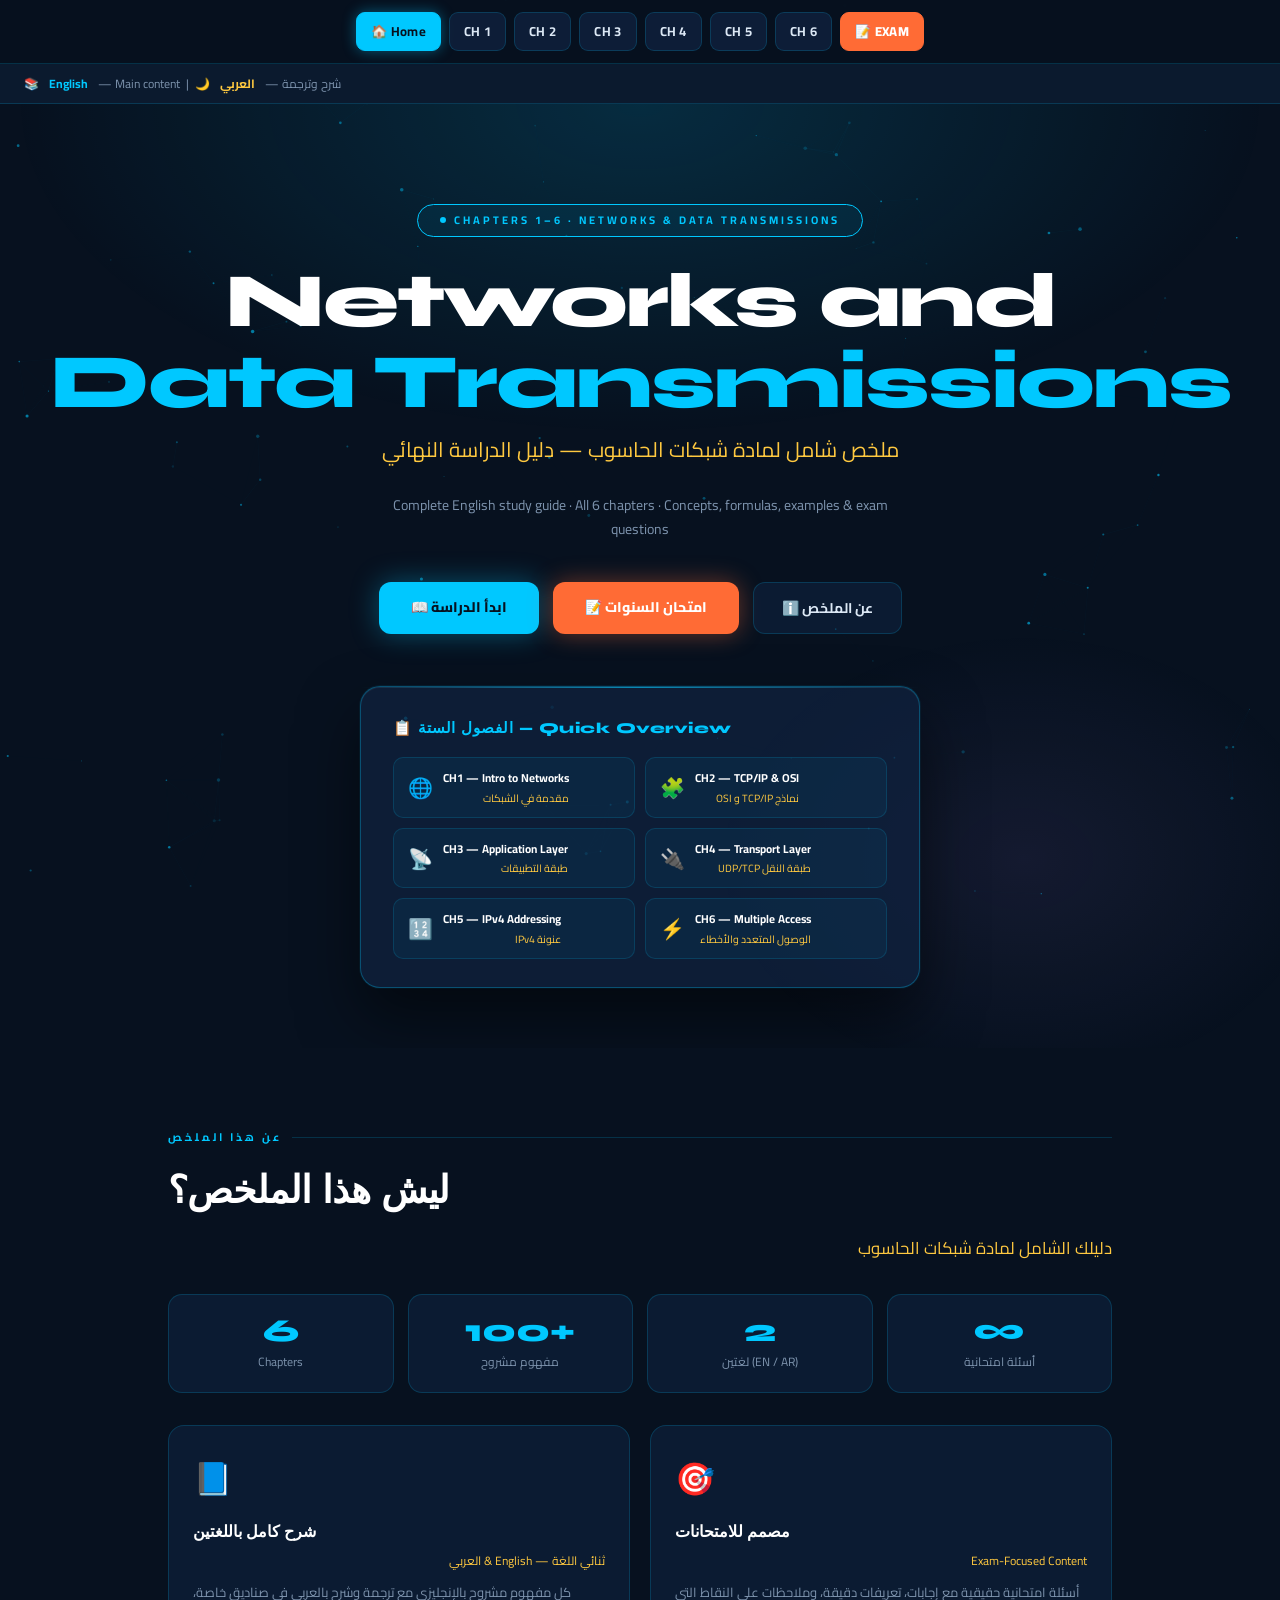
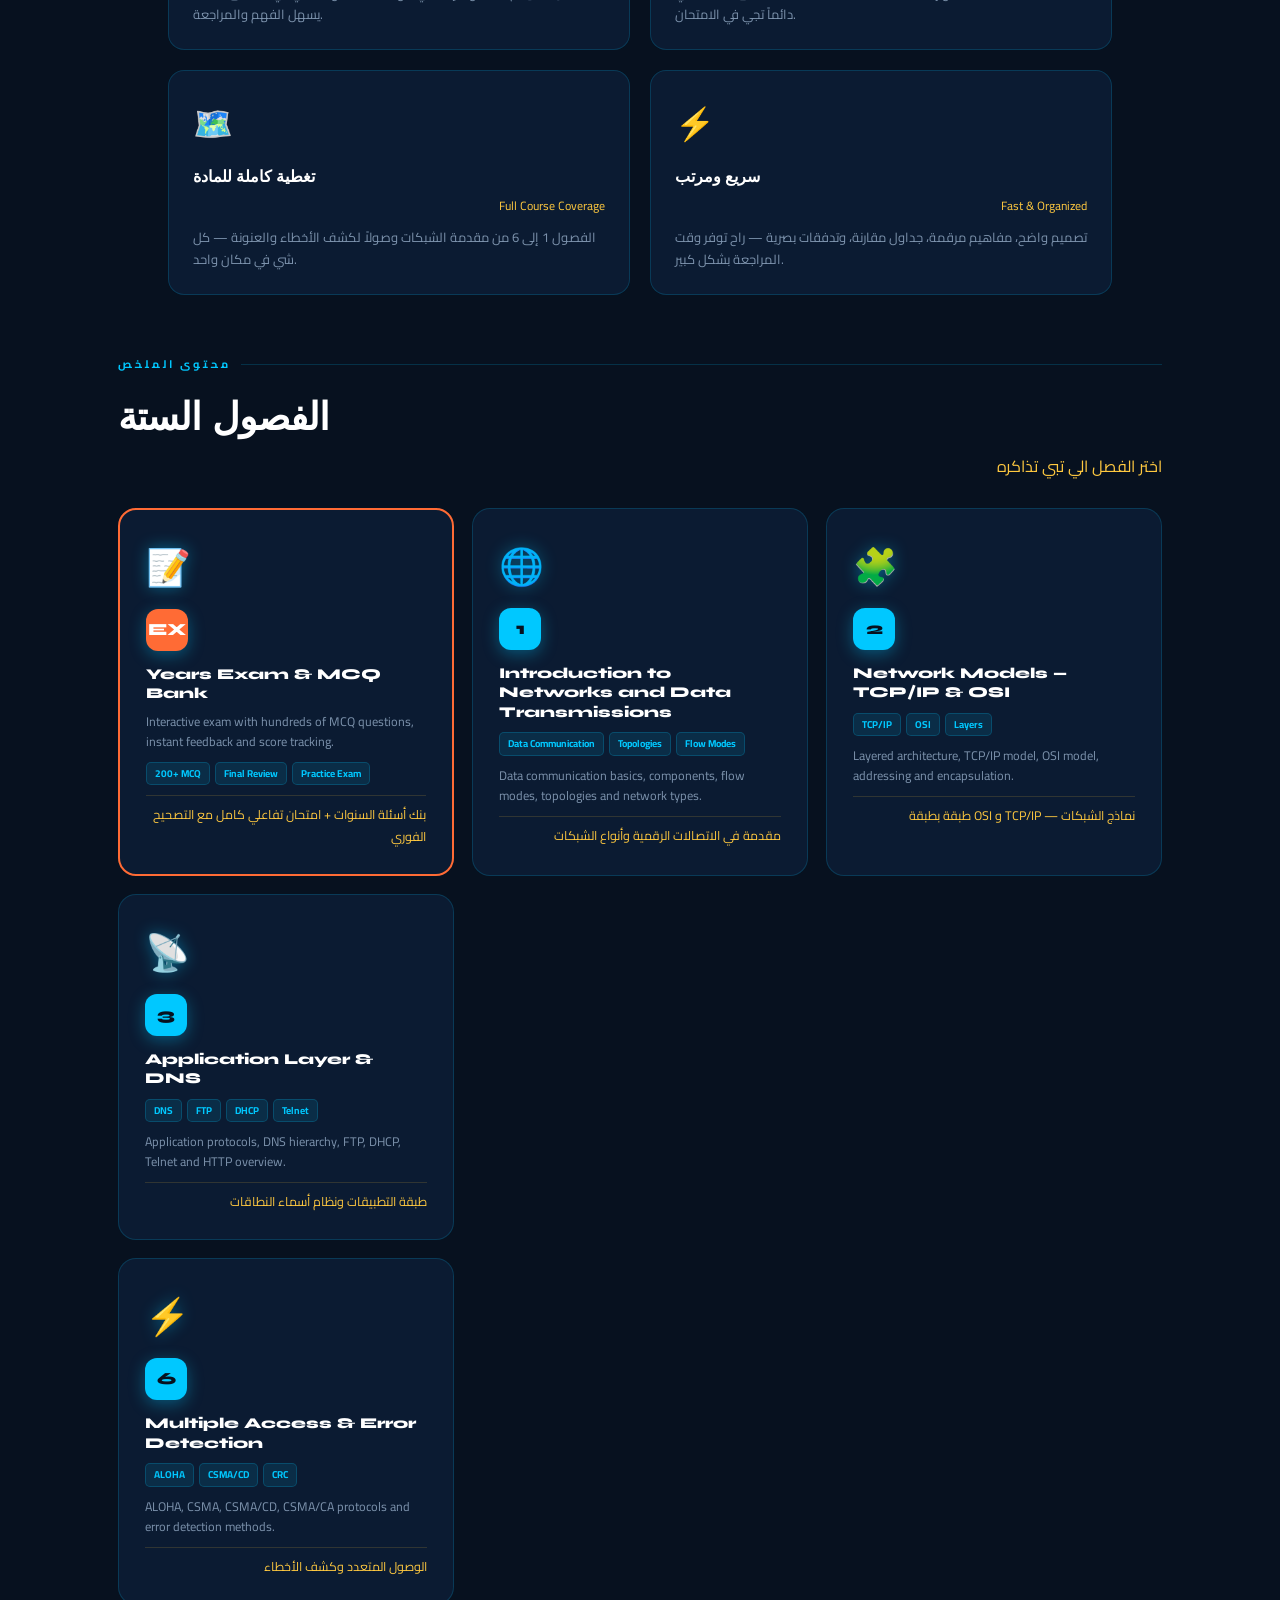
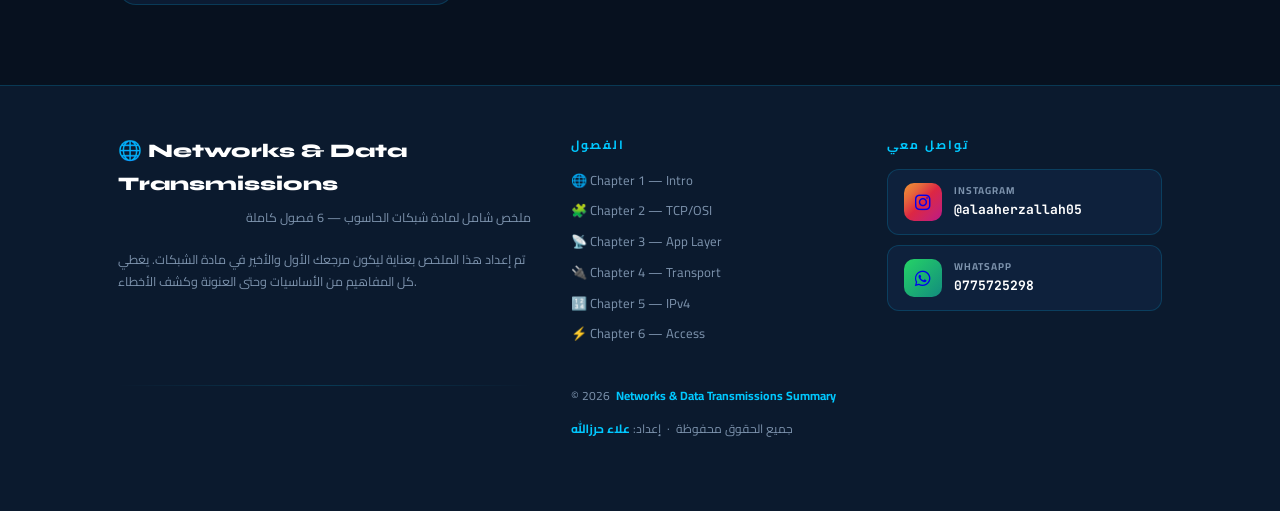
==== commit 333fd53d: "Add files via upload" ====
--- a/index.html
+++ b/index.html
@@ -9,6 +9,7 @@
     href="https://fonts.googleapis.com/css2?family=Cairo:wght@300;400;600;700;900&family=Syne:wght@700;800&family=JetBrains+Mono:wght@400;600&display=swap"
     rel="stylesheet">
   <link rel="stylesheet" href="https://cdnjs.cloudflare.com/ajax/libs/font-awesome/6.0.0-beta3/css/all.min.css">
+  <link rel="stylesheet" href="responsive.css">
   <style>
     :root {
       --navy: #07111f;
--- a/responsive.css
+++ b/responsive.css
@@ -0,0 +1,164 @@
+/* ====================================
+   GLOBAL RESPONSIVE SETTINGS
+==================================== */
+
+html {
+    scroll-behavior: smooth;
+    overflow-x: hidden;
+}
+
+body {
+    overflow-x: hidden;
+}
+
+img {
+    max-width: 100%;
+    height: auto;
+    display: block;
+}
+
+video {
+    max-width: 100%;
+    height: auto;
+}
+
+iframe {
+    max-width: 100%;
+}
+
+table {
+    width: 100%;
+}
+
+.table-wrap {
+    overflow-x: auto;
+    -webkit-overflow-scrolling: touch;
+}
+
+/* ====================================
+   TABLETS
+==================================== */
+
+@media (max-width:992px) {
+
+    .container {
+        width: 100% !important;
+        padding-left: 16px !important;
+        padding-right: 16px !important;
+    }
+
+    .toc-grid,
+    .grid2,
+    .grid3,
+    .home-grid {
+        grid-template-columns: 1fr !important;
+    }
+
+    .chapter-banner,
+    .section-header {
+        flex-direction: column;
+        align-items: flex-start;
+    }
+}
+
+/* ====================================
+   MOBILE
+==================================== */
+
+@media (max-width:768px) {
+
+    body {
+        font-size: 15px;
+    }
+
+    .hero {
+        padding: 40px 15px !important;
+        min-height: auto !important;
+    }
+
+    .hero h1 {
+        font-size: 2rem !important;
+        line-height: 1.3;
+    }
+
+    .hero p {
+        font-size: 14px !important;
+    }
+
+    .container {
+        padding: 18px 12px 50px !important;
+    }
+
+    .top-nav,
+    .topic-nav {
+        overflow-x: auto;
+        flex-wrap: nowrap !important;
+        justify-content: flex-start !important;
+        gap: 8px !important;
+        scrollbar-width: none;
+    }
+
+    .top-nav::-webkit-scrollbar,
+    .topic-nav::-webkit-scrollbar {
+        display: none;
+    }
+
+    .top-nav a,
+    .topic-nav a {
+        flex: 0 0 auto;
+        white-space: nowrap;
+    }
+
+    .card {
+        padding: 16px !important;
+    }
+
+    .formula {
+        overflow-x: auto;
+        font-size: 11px !important;
+    }
+
+    .diagram {
+        overflow-x: auto;
+    }
+
+    .score-card {
+        flex-direction: column;
+        text-align: center;
+    }
+
+    .flow {
+        flex-direction: column !important;
+    }
+
+    .arrow {
+        transform: rotate(90deg);
+    }
+}
+
+/* ====================================
+   SMALL PHONES
+==================================== */
+
+@media (max-width:480px) {
+
+    .hero h1 {
+        font-size: 1.7rem !important;
+    }
+
+    .badge,
+    .hero-badge {
+        font-size: 10px !important;
+    }
+
+    .card-title {
+        font-size: .95rem !important;
+    }
+
+    .ch-num,
+    .sec-num {
+        width: 40px !important;
+        height: 40px !important;
+        font-size: 15px !important;
+    }
+}
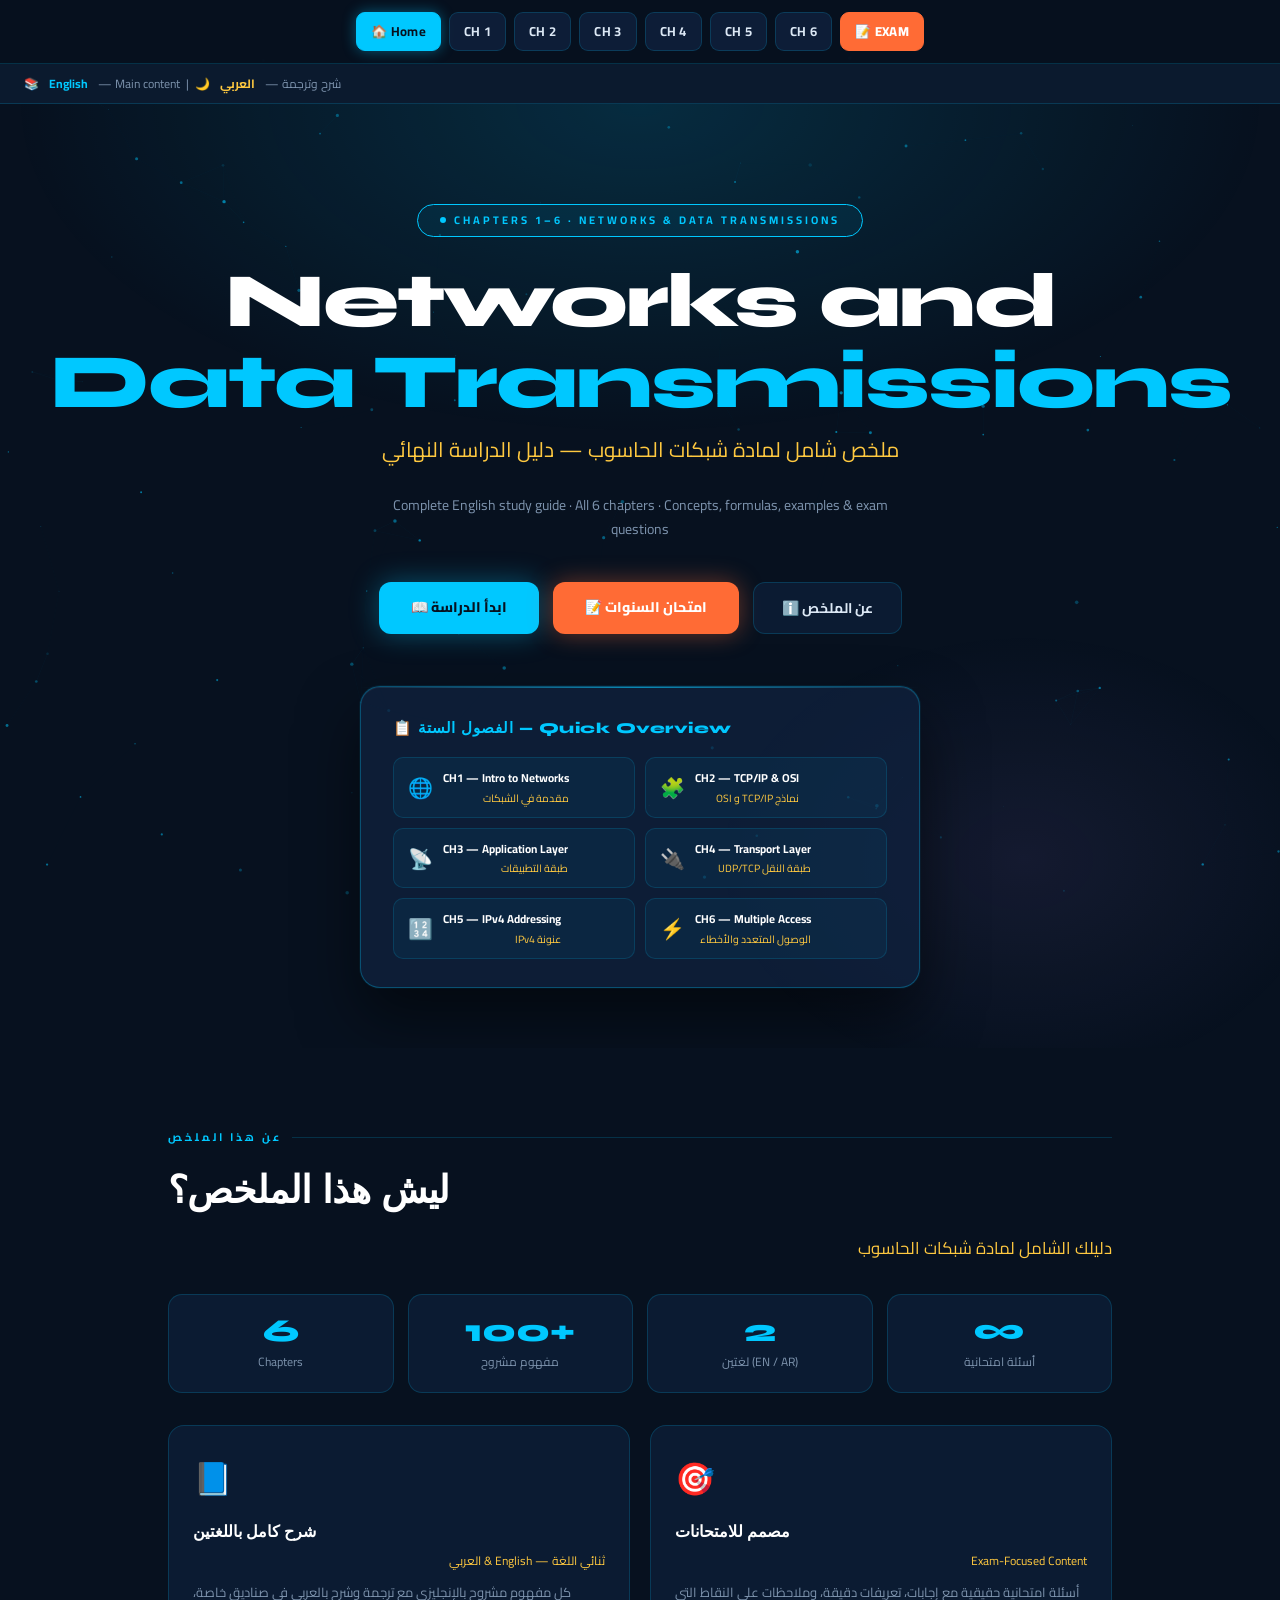
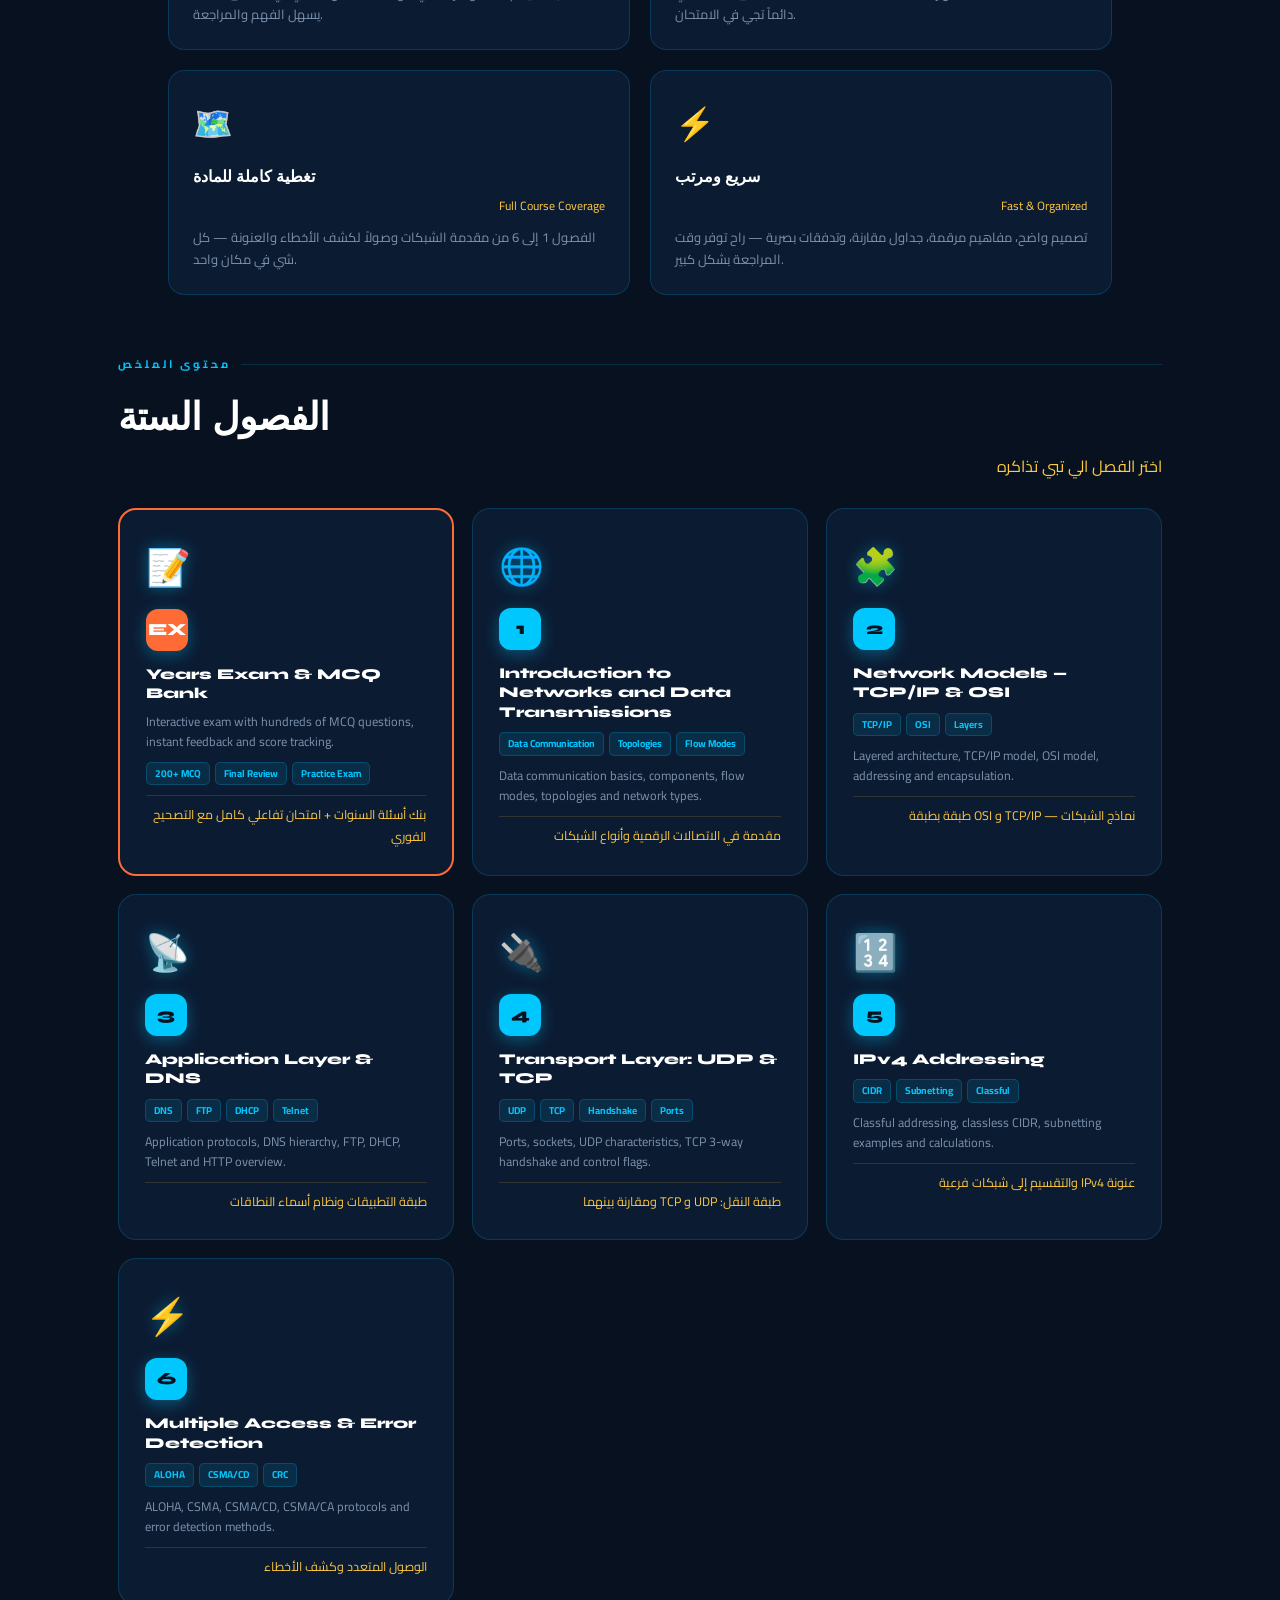
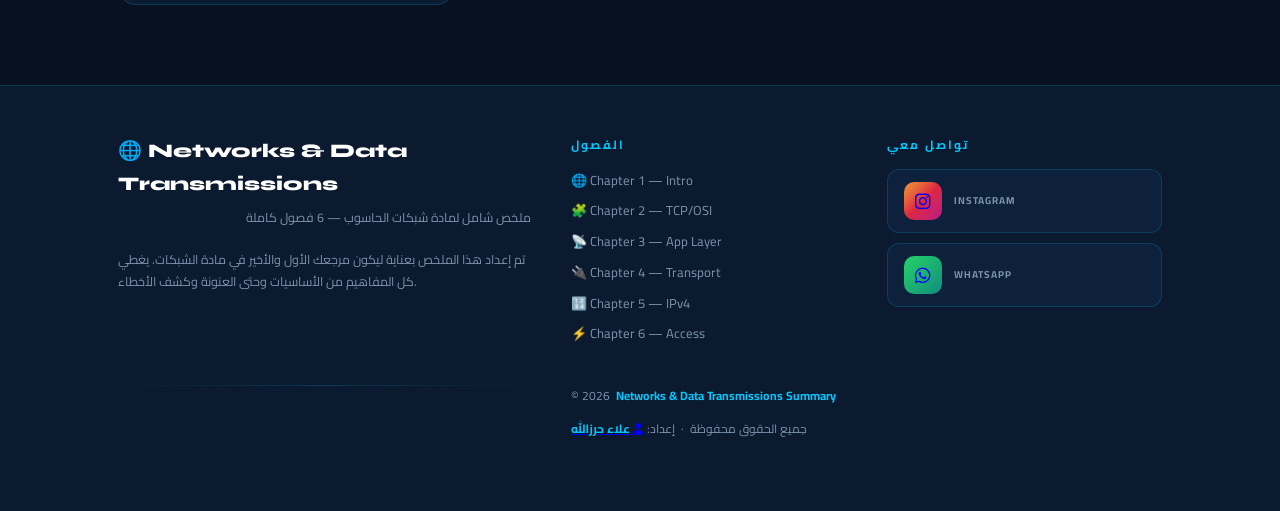
==== commit 6a212fd6: "Update chapter links to PHP files and remove contact info" ====
--- a/index.html
+++ b/index.html
@@ -1101,12 +1101,12 @@
         <div class="footer-col">
           <h4>الفصول</h4>
           <ul>
-            <li><a href="chapter1.html">🌐 Chapter 1 — Intro</a></li>
-            <li><a href="chapter2.html">🧩 Chapter 2 — TCP/OSI</a></li>
-            <li><a href="chapter3.html">📡 Chapter 3 — App Layer</a></li>
-            <li><a href="chapter4.html">🔌 Chapter 4 — Transport</a></li>
-            <li><a href="chapter5.html">🔢 Chapter 5 — IPv4</a></li>
-            <li><a href="chapter6.html">⚡ Chapter 6 — Access</a></li>
+            <li><a href="chapter1.php">🌐 Chapter 1 — Intro</a></li>
+            <li><a href="chapter2.php">🧩 Chapter 2 — TCP/OSI</a></li>
+            <li><a href="chapter3.php">📡 Chapter 3 — App Layer</a></li>
+            <li><a href="chapter4.php">🔌 Chapter 4 — Transport</a></li>
+            <li><a href="chapter5.php">🔢 Chapter 5 — IPv4</a></li>
+            <li><a href="chapter6.php">⚡ Chapter 6 — Access</a></li>
           </ul>
         </div>
 
@@ -1122,7 +1122,6 @@
               </div>
               <div class="c-info">
                 <div class="c-label">Instagram</div>
-                <div class="c-value">@alaaherzallah05</div>
               </div>
             </a>
 
@@ -1132,7 +1131,6 @@
               </div>
               <div class="c-info">
                 <div class="c-label">WhatsApp</div>
-                <div class="c-value">0775725298</div>
               </div>
             </a>
 
@@ -1146,12 +1144,13 @@
             © 2026 &nbsp;<strong>Networks & Data Transmissions Summary</strong>
           </div>
           <div class="rights">
-            جميع الحقوق محفوظة &nbsp;·&nbsp; إعداد: <strong style="color:var(--accent)">علاء حرزالله</strong>
+            جميع الحقوق محفوظة &nbsp;·&nbsp; إعداد:  <a href="https://3laa.66ghz.com/" target="_blank">     <i class="fa-solid fa-user"></i> <strong  style="color:var(--accent)">علاء حرزالله</strong>         <p>
+            </a>
+        </p>
           </div>
         </div>
       </div>
   </footer>
-
   <script>
     // ── Particle Canvas ──
     const canvas = document.getElementById('bg-canvas');
@@ -1258,4 +1257,4 @@
   </script>
 </body>
 
-</html>+</html>
